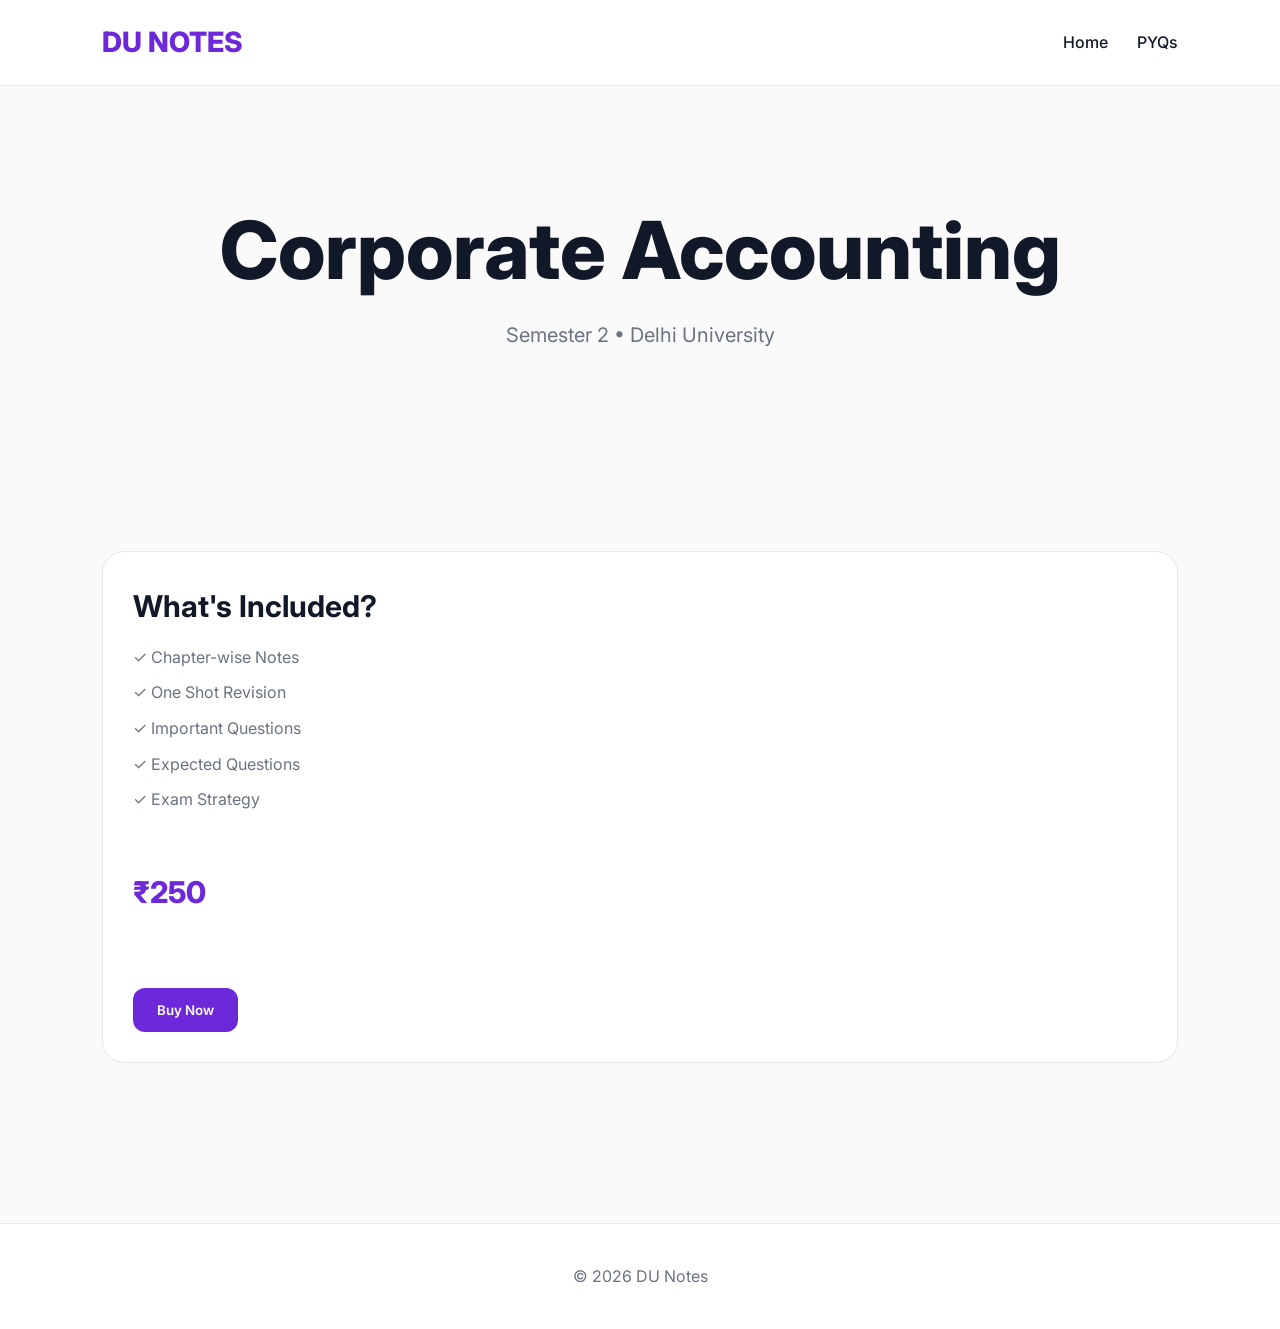
==== corporate-accounting.html @ 273e76a9 "Create corporate-accounting.html" ====
<!DOCTYPE html>
<html lang="en">
<head>
<meta charset="UTF-8">
<meta name="viewport" content="width=device-width, initial-scale=1.0">
<title>Corporate Accounting | DU Notes</title>

<link rel="stylesheet" href="style.css">
</head>

<body>

<nav class="navbar">
<div class="logo">DU NOTES</div>

<div class="nav-links">
<a href="index.html">Home</a>
<a href="pyqs.html">PYQs</a>
</div>
</nav>

<section class="hero">

<h1>Corporate Accounting</h1>

<p>
Semester 2 • Delhi University
</p>

</section>

<section class="semesters">

<div class="card">

<h2>What's Included?</h2>

<p>✓ Chapter-wise Notes</p>
<p>✓ One Shot Revision</p>
<p>✓ Important Questions</p>
<p>✓ Expected Questions</p>
<p>✓ Exam Strategy</p>

<br>

<span>₹250</span>

<br><br>

<button>Buy Now</button>

</div>

</section>

<footer>
<p>© 2026 DU Notes</p>
</footer>

</body>
</html>
---- style.css ----
@import url('https://fonts.googleapis.com/css2?family=Inter:wght@300;400;500;600;700;800;900&display=swap');

*{
margin:0;
padding:0;
box-sizing:border-box;
font-family:'Inter',sans-serif;
}

body{
background:#fafafa;
color:#111827;
line-height:1.6;
}

.navbar{
display:flex;
justify-content:space-between;
align-items:center;
padding:20px 8%;
background:white;
border-bottom:1px solid #e5e7eb;
position:sticky;
top:0;
z-index:100;
}

.logo{
font-size:28px;
font-weight:800;
color:#6D28D9;
}

.nav-links a{
text-decoration:none;
margin-left:25px;
font-weight:500;
color:#111827;
transition:.3s;
}

.nav-links a:hover{
color:#6D28D9;
}

.hero{
padding:120px 20px;
text-align:center;
max-width:1100px;
margin:auto;
}

.hero h1{
font-size:clamp(3rem,8vw,5rem);
font-weight:800;
line-height:1.1;
margin-bottom:25px;
}

.hero p{
font-size:20px;
max-width:750px;
margin:auto;
color:#6b7280;
}

.btn{
display:inline-block;
margin-top:35px;
padding:15px 32px;
background:#6D28D9;
color:white;
text-decoration:none;
border-radius:14px;
font-weight:600;
transition:.3s;
}

.btn:hover{
transform:translateY(-3px);
}

.stats{
display:grid;
grid-template-columns:repeat(4,1fr);
gap:20px;
max-width:1000px;
margin:auto;
padding:40px 20px;
}

.stat{
background:white;
padding:25px;
border-radius:18px;
text-align:center;
border:1px solid #e5e7eb;
}

.stat h2{
font-size:32px;
color:#6D28D9;
}

.stat p{
color:#6b7280;
}

.semesters{
display:grid;
grid-template-columns:repeat(auto-fit,minmax(320px,1fr));
gap:30px;
padding:80px 8%;
}

.card{
background:white;
border:1px solid #e5e7eb;
border-radius:22px;
padding:30px;
transition:.3s;
}

.card:hover{
transform:translateY(-6px);
box-shadow:0 20px 40px rgba(0,0,0,.06);
}

.card h2{
font-size:30px;
margin-bottom:15px;
}

.card p{
margin-bottom:10px;
color:#6b7280;
}

.card span{
display:block;
margin-top:20px;
font-size:30px;
font-weight:800;
color:#6D28D9;
}

.card button{
margin-top:20px;
padding:14px 24px;
border:none;
background:#6D28D9;
color:white;
border-radius:12px;
font-weight:600;
cursor:pointer;
}

.features{
padding:100px 8%;
background:white;
}

.features h2{
text-align:center;
font-size:42px;
margin-bottom:50px;
}

.feature-grid{
display:grid;
grid-template-columns:repeat(auto-fit,minmax(250px,1fr));
gap:25px;
}

.feature{
padding:30px;
border:1px solid #e5e7eb;
border-radius:18px;
}

.feature h3{
margin-bottom:10px;
}

footer{
margin-top:80px;
padding:40px;
text-align:center;
background:white;
border-top:1px solid #e5e7eb;
color:#6b7280;
}

@media(max-width:768px){

.navbar{
padding:18px;
}

.hero{
padding:80px 20px;
}

.stats{
grid-template-columns:1fr 1fr;
}

.hero p{
font-size:18px;
}

.badge{
display:inline-block;
padding:10px 18px;
border-radius:999px;
background:#ede9fe;
color:#6D28D9;
font-weight:600;
margin-bottom:20px;
}

.subjects-section{
padding:80px 8%;
}

.subjects-section h2{
text-align:center;
font-size:42px;
margin-bottom:40px;
}

.card ul{
margin-top:15px;
margin-left:20px;
color:#6b7280;
}

.card li{
margin-bottom:8px;
}

.testimonials{
padding:100px 8%;
background:white;
}

.testimonials h2{
text-align:center;
margin-bottom:40px;
font-size:42px;
}

.testimonial-grid{
display:grid;
grid-template-columns:repeat(auto-fit,minmax(250px,1fr));
gap:25px;
}

.testimonial{
background:#fafafa;
padding:30px;
border-radius:18px;
border:1px solid #e5e7eb;
}

.faq{
padding:100px 8%;
}

.faq h2{
text-align:center;
margin-bottom:40px;
font-size:42px;
}

.faq-item{
background:white;
padding:25px;
border-radius:16px;
border:1px solid #e5e7eb;
margin-bottom:20px;
}

footer h3{
margin-bottom:10px;
}
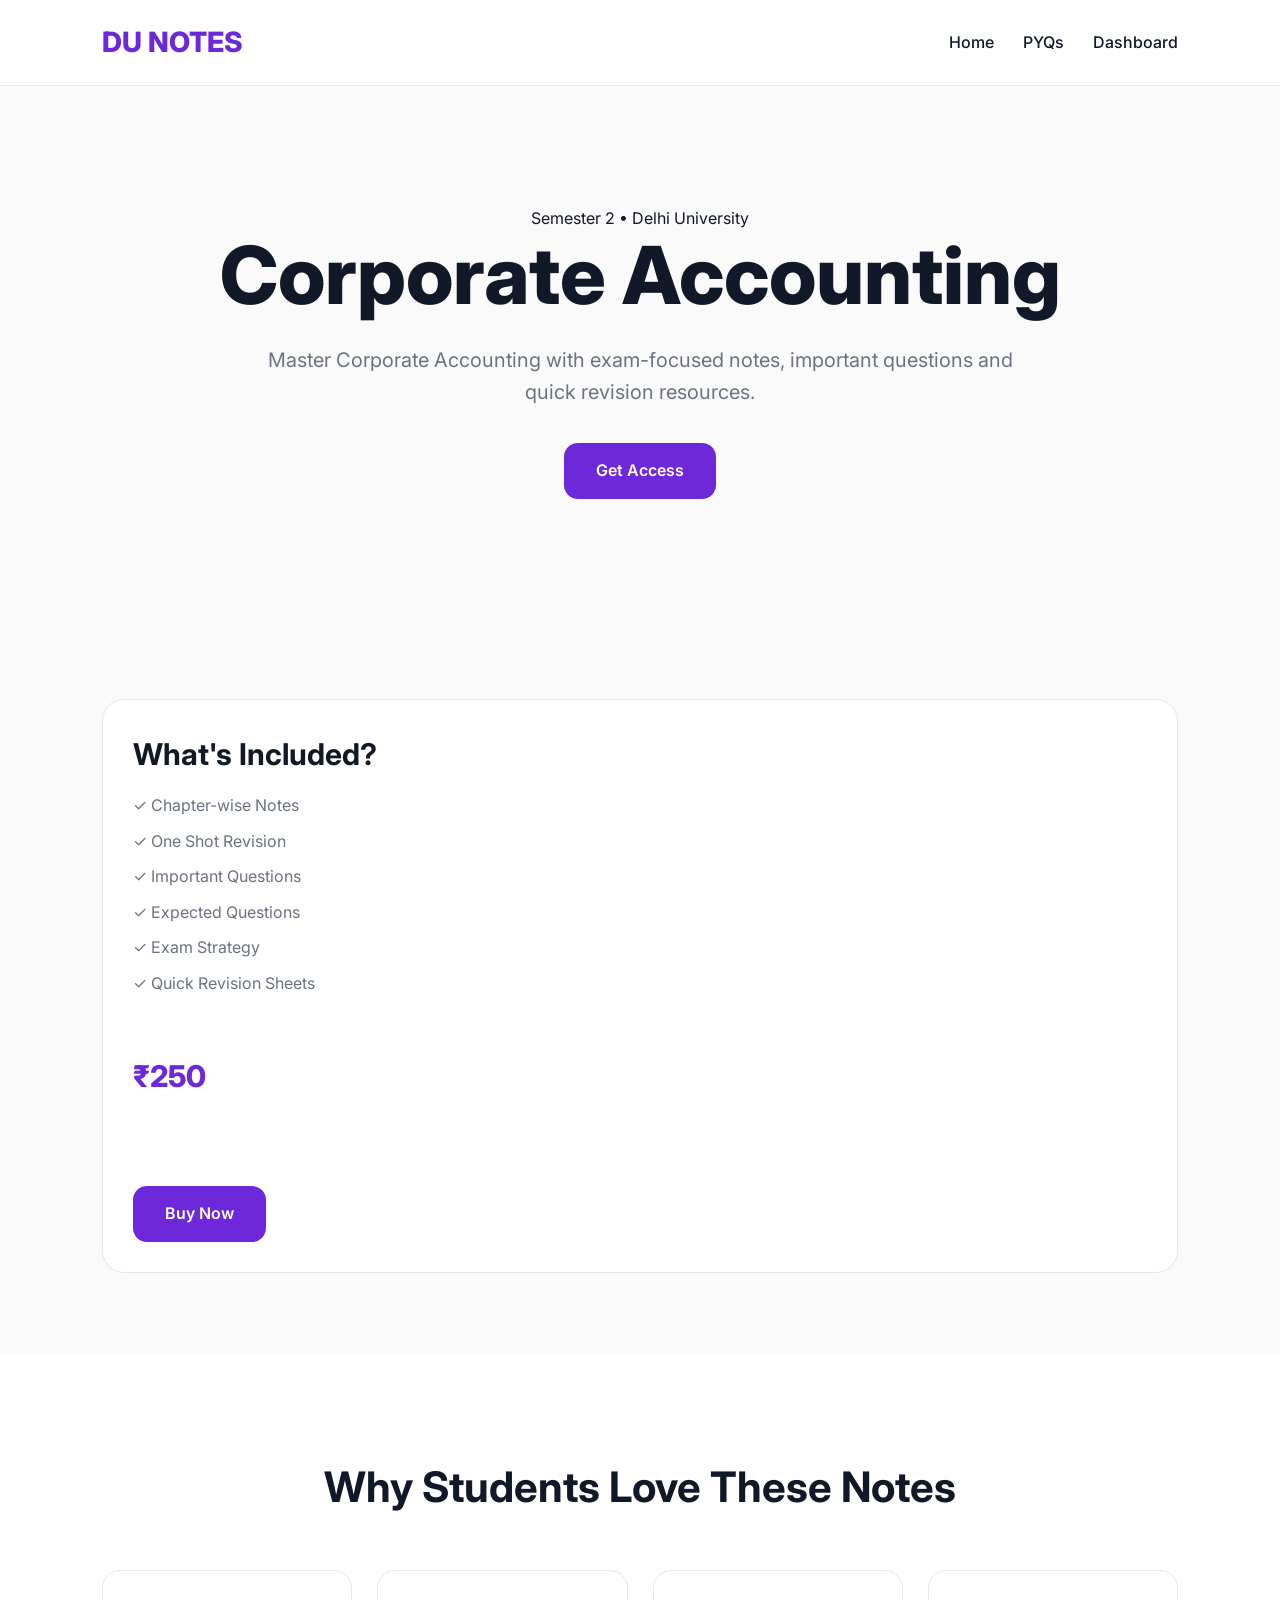
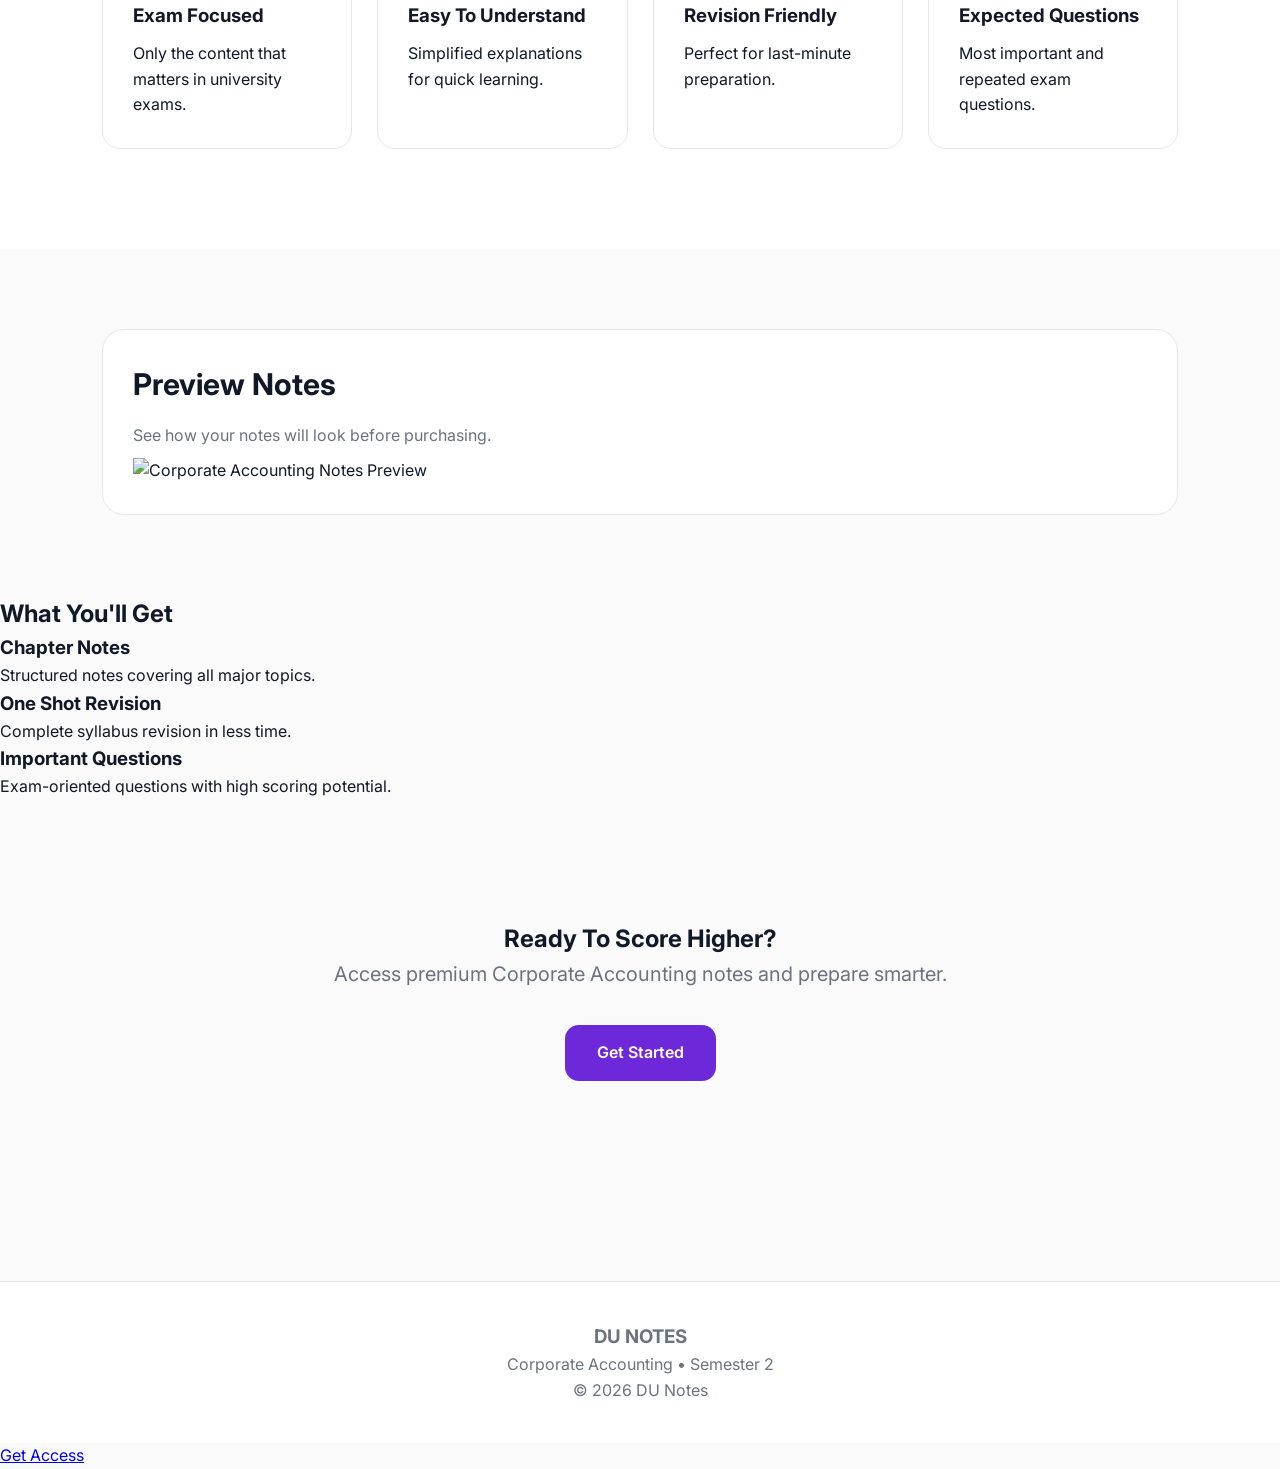
==== commit 9923add4: "Update corporate-accounting.html" ====
--- a/corporate-accounting.html
+++ b/corporate-accounting.html
@@ -3,29 +3,47 @@
 <head>
 <meta charset="UTF-8">
 <meta name="viewport" content="width=device-width, initial-scale=1.0">
+
 <title>Corporate Accounting | DU Notes</title>
 
 <link rel="stylesheet" href="style.css">
+
 </head>
 
 <body>
 
 <nav class="navbar">
-<div class="logo">DU NOTES</div>
+
+<div class="logo">
+DU NOTES
+</div>
 
 <div class="nav-links">
 <a href="index.html">Home</a>
 <a href="pyqs.html">PYQs</a>
-</div>
+<a href="dashboard.html">Dashboard</a>
+</div>
+
 </nav>
 
 <section class="hero">
 
-<h1>Corporate Accounting</h1>
-
-<p>
+<div class="badge">
 Semester 2 • Delhi University
-</p>
+</div>
+
+<h1>
+Corporate Accounting
+</h1>
+
+<p>
+Master Corporate Accounting with exam-focused notes,
+important questions and quick revision resources.
+</p>
+
+<a href="login.html" class="btn">
+Get Access
+</a>
 
 </section>
 
@@ -40,6 +58,7 @@
 <p>✓ Important Questions</p>
 <p>✓ Expected Questions</p>
 <p>✓ Exam Strategy</p>
+<p>✓ Quick Revision Sheets</p>
 
 <br>
 
@@ -47,15 +66,139 @@
 
 <br><br>
 
-<button>Buy Now</button>
-
-</div>
+<a href="login.html" class="btn">
+Buy Now
+</a>
+
+</div>
+
+</section>
+
+<section class="features">
+
+<h2>
+Why Students Love These Notes
+</h2>
+
+<div class="feature-grid">
+
+<div class="feature">
+<h3>Exam Focused</h3>
+<p>
+Only the content that matters in university exams.
+</p>
+</div>
+
+<div class="feature">
+<h3>Easy To Understand</h3>
+<p>
+Simplified explanations for quick learning.
+</p>
+</div>
+
+<div class="feature">
+<h3>Revision Friendly</h3>
+<p>
+Perfect for last-minute preparation.
+</p>
+</div>
+
+<div class="feature">
+<h3>Expected Questions</h3>
+<p>
+Most important and repeated exam questions.
+</p>
+</div>
+
+</div>
+
+</section>
+
+<section class="semesters">
+
+<div class="card">
+
+<h2>Preview Notes</h2>
+
+<p>
+See how your notes will look before purchasing.
+</p>
+
+<img
+src="https://placehold.co/600x800/png"
+alt="Corporate Accounting Notes Preview"
+class="preview-img">
+
+</div>
+
+</section>
+
+<section class="trust-section">
+
+<h2 class="trust-title">
+What You'll Get
+</h2>
+
+<div class="trust-grid">
+
+<div class="trust-card">
+<h3>Chapter Notes</h3>
+<p>
+Structured notes covering all major topics.
+</p>
+</div>
+
+<div class="trust-card">
+<h3>One Shot Revision</h3>
+<p>
+Complete syllabus revision in less time.
+</p>
+</div>
+
+<div class="trust-card">
+<h3>Important Questions</h3>
+<p>
+Exam-oriented questions with high scoring potential.
+</p>
+</div>
+
+</div>
+
+</section>
+
+<section class="hero">
+
+<h2>
+Ready To Score Higher?
+</h2>
+
+<p>
+Access premium Corporate Accounting notes and prepare smarter.
+</p>
+
+<a href="login.html" class="btn">
+Get Started
+</a>
 
 </section>
 
 <footer>
-<p>© 2026 DU Notes</p>
+
+<h3>DU NOTES</h3>
+
+<p>
+Corporate Accounting • Semester 2
+</p>
+
+<p>
+© 2026 DU Notes
+</p>
+
 </footer>
+
+<a href="login.html" class="floating-btn">
+Get Access
+</a>
 
 </body>
 </html>
